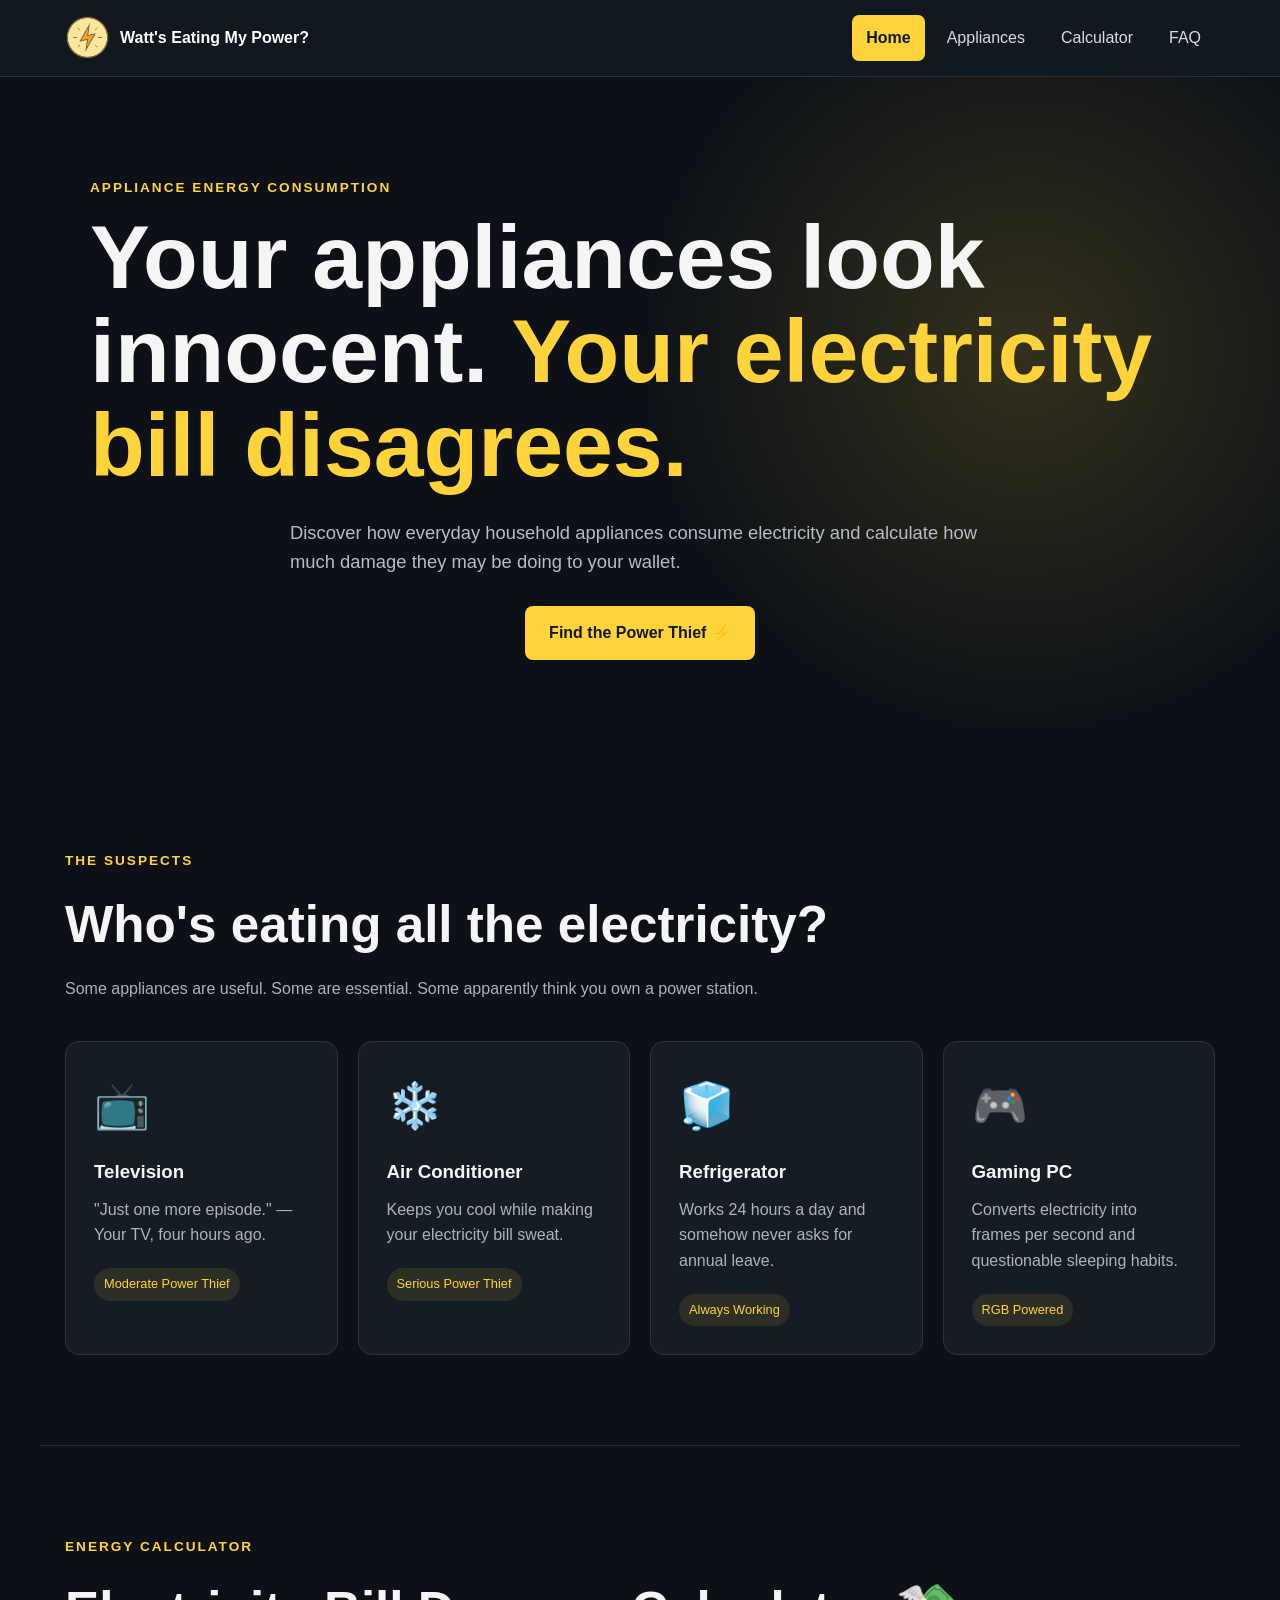
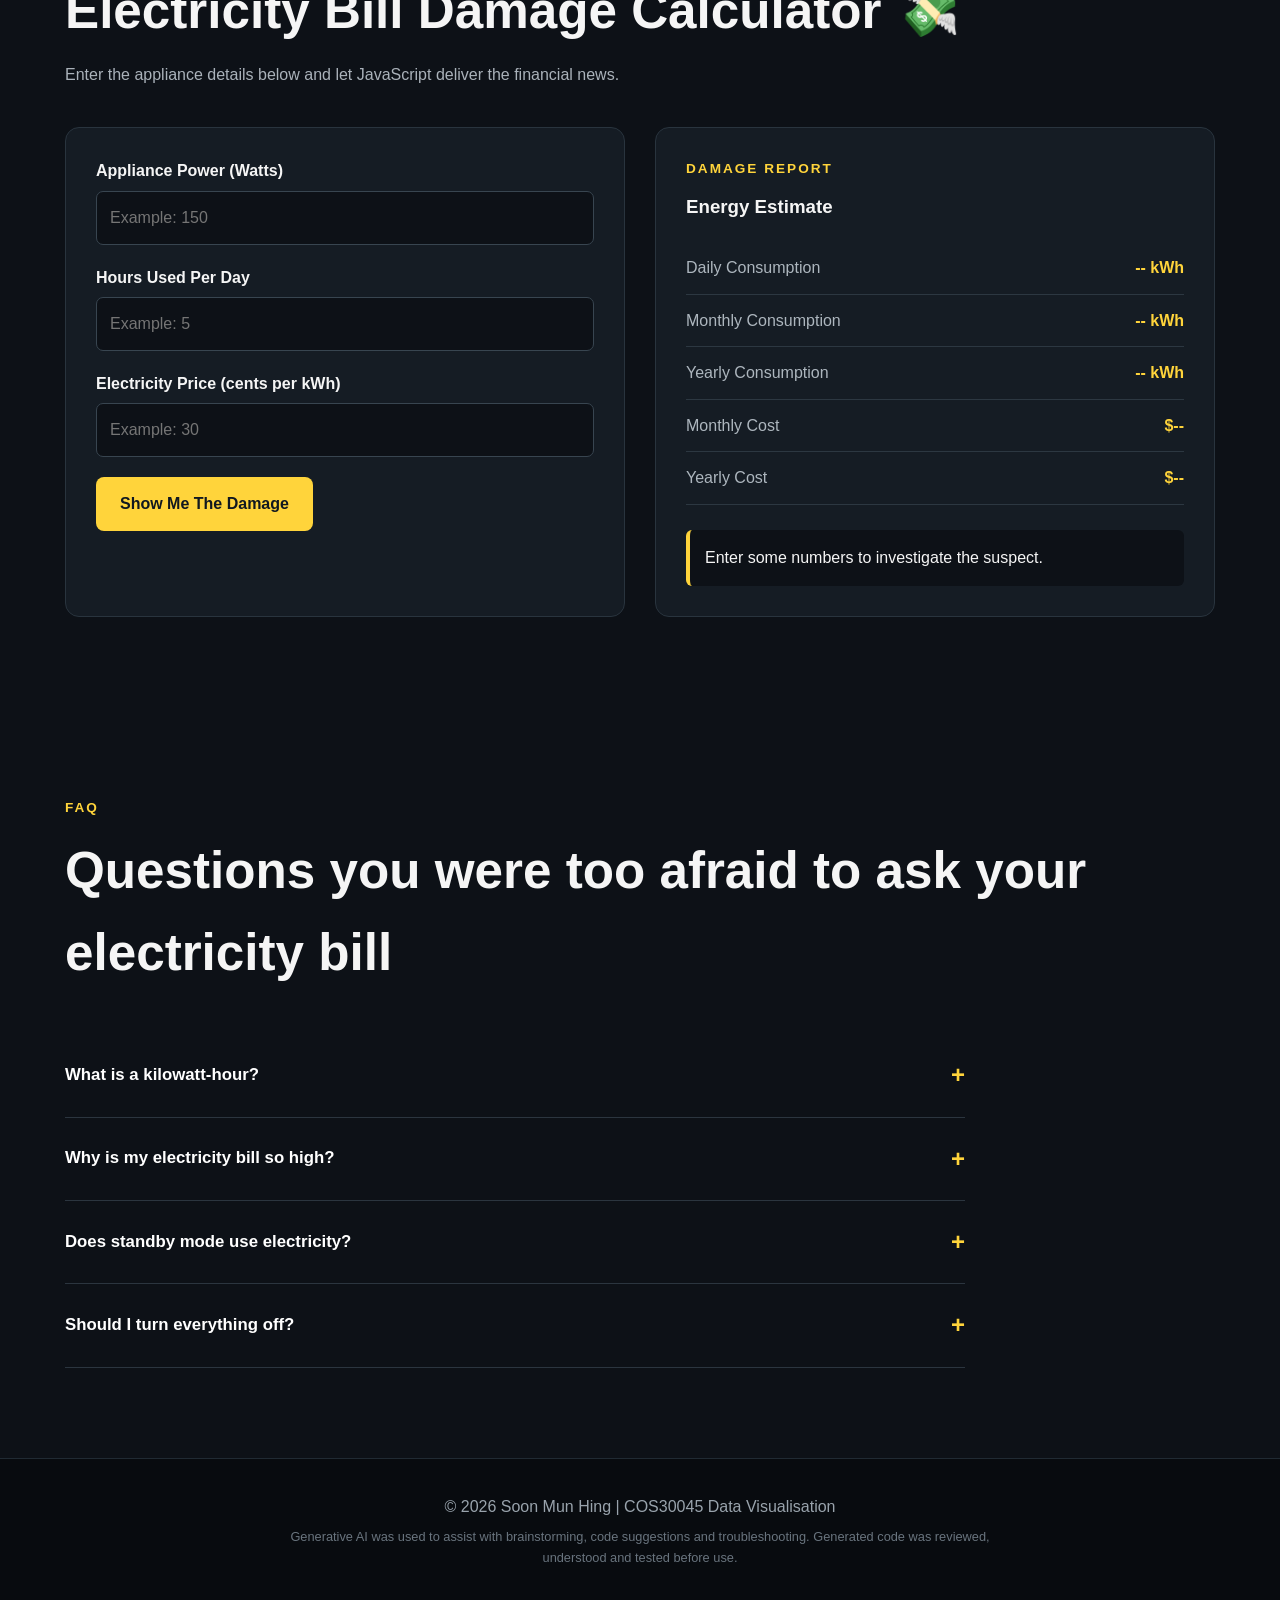
==== Exercise 0.2/energy-webpage-v1/index.html @ d0697064 "Create basic energy webpage HTML structure" ====
<!DOCTYPE html>
<html lang="en">

<head>
    <meta charset="UTF-8">
    <meta name="viewport" content="width=device-width, initial-scale=1.0">

    <title>Watt's Eating My Power?</title>

    <!-- External CSS -->
    <link rel="stylesheet" href="css/styles.css">
</head>

<body>

    <!-- ============================= -->
    <!-- Navigation -->
    <!-- ============================= -->

    <header>
        <nav class="navbar">

            <a href="index.html" class="logo-container">
                <img
                    src="images/PowerIcon.png"
                    alt="Power logo"
                    class="logo"
                >

                <span>Watt's Eating My Power?</span>
            </a>

            <ul class="nav-links">
                <li><a href="#home" class="active">Home</a></li>
                <li><a href="#appliances">Appliances</a></li>
                <li><a href="#calculator">Calculator</a></li>
                <li><a href="#faq">FAQ</a></li>
            </ul>

        </nav>
    </header>


    <main>

        <!-- ============================= -->
        <!-- Hero -->
        <!-- ============================= -->

        <section class="hero" id="home">

            <p class="eyebrow">
                APPLIANCE ENERGY CONSUMPTION
            </p>

            <h1>
                Your appliances look innocent.
                <span>Your electricity bill disagrees.</span>
            </h1>

            <p class="hero-description">
                Discover how everyday household appliances consume
                electricity and calculate how much damage they may
                be doing to your wallet.
            </p>

            <a href="#calculator" class="main-button">
                Find the Power Thief ⚡
            </a>

        </section>


        <!-- ============================= -->
        <!-- Appliance Cards -->
        <!-- ============================= -->

        <section class="section" id="appliances">

            <div class="section-title">

                <p class="eyebrow">
                    THE SUSPECTS
                </p>

                <h2>
                    Who's eating all the electricity?
                </h2>

                <p>
                    Some appliances are useful.
                    Some are essential.
                    Some apparently think you own a power station.
                </p>

            </div>


            <div class="appliance-grid">

                <article class="appliance-card">

                    <div class="icon">📺</div>

                    <h3>Television</h3>

                    <p>
                        "Just one more episode."
                        — Your TV, four hours ago.
                    </p>

                    <span class="tag">
                        Moderate Power Thief
                    </span>

                </article>


                <article class="appliance-card">

                    <div class="icon">❄️</div>

                    <h3>Air Conditioner</h3>

                    <p>
                        Keeps you cool while making your electricity
                        bill sweat.
                    </p>

                    <span class="tag">
                        Serious Power Thief
                    </span>

                </article>


                <article class="appliance-card">

                    <div class="icon">🧊</div>

                    <h3>Refrigerator</h3>

                    <p>
                        Works 24 hours a day and somehow never asks
                        for annual leave.
                    </p>

                    <span class="tag">
                        Always Working
                    </span>

                </article>


                <article class="appliance-card">

                    <div class="icon">🎮</div>

                    <h3>Gaming PC</h3>

                    <p>
                        Converts electricity into frames per second
                        and questionable sleeping habits.
                    </p>

                    <span class="tag">
                        RGB Powered
                    </span>

                </article>

            </div>

        </section>


        <!-- ============================= -->
        <!-- Energy Calculator -->
        <!-- ============================= -->

        <section class="section calculator-section" id="calculator">

            <div class="section-title">

                <p class="eyebrow">
                    ENERGY CALCULATOR
                </p>

                <h2>
                    Electricity Bill Damage Calculator 💸
                </h2>

                <p>
                    Enter the appliance details below and let JavaScript
                    deliver the financial news.
                </p>

            </div>


            <div class="calculator-container">

                <form id="energyForm">

                    <div class="form-group">

                        <label for="power">
                            Appliance Power (Watts)
                        </label>

                        <input
                            type="number"
                            id="power"
                            placeholder="Example: 150"
                            min="0"
                            step="any"
                        >

                    </div>


                    <div class="form-group">

                        <label for="hours">
                            Hours Used Per Day
                        </label>

                        <input
                            type="number"
                            id="hours"
                            placeholder="Example: 5"
                            min="0"
                            max="24"
                            step="any"
                        >

                    </div>


                    <div class="form-group">

                        <label for="price">
                            Electricity Price (cents per kWh)
                        </label>

                        <input
                            type="number"
                            id="price"
                            placeholder="Example: 30"
                            min="0"
                            step="any"
                        >

                    </div>


                    <button type="submit" class="main-button">
                        Show Me The Damage
                    </button>


                    <p id="errorMessage" class="error-message"></p>

                </form>


                <div class="results">

                    <p class="eyebrow">
                        DAMAGE REPORT
                    </p>

                    <h3>Energy Estimate</h3>


                    <div class="result-row">
                        <span>Daily Consumption</span>
                        <strong id="dailyEnergy">-- kWh</strong>
                    </div>


                    <div class="result-row">
                        <span>Monthly Consumption</span>
                        <strong id="monthlyEnergy">-- kWh</strong>
                    </div>


                    <div class="result-row">
                        <span>Yearly Consumption</span>
                        <strong id="yearlyEnergy">-- kWh</strong>
                    </div>


                    <div class="result-row">
                        <span>Monthly Cost</span>
                        <strong id="monthlyCost">$--</strong>
                    </div>


                    <div class="result-row">
                        <span>Yearly Cost</span>
                        <strong id="yearlyCost">$--</strong>
                    </div>


                    <p id="damageMessage" class="damage-message">
                        Enter some numbers to investigate the suspect.
                    </p>

                </div>

            </div>

        </section>


        <!-- ============================= -->
        <!-- FAQ -->
        <!-- ============================= -->

        <section class="section" id="faq">

            <div class="section-title">

                <p class="eyebrow">
                    FAQ
                </p>

                <h2>
                    Questions you were too afraid to ask your electricity bill
                </h2>

            </div>


            <div class="faq-container">

                <div class="faq-item">

                    <button class="faq-question">

                        What is a kilowatt-hour?

                        <span>+</span>

                    </button>

                    <div class="faq-answer">

                        <p>
                            A kilowatt-hour (kWh) is a unit used to measure
                            electrical energy. Using a 1,000 watt appliance
                            for one hour consumes approximately 1 kWh.
                        </p>

                    </div>

                </div>


                <div class="faq-item">

                    <button class="faq-question">

                        Why is my electricity bill so high?

                        <span>+</span>

                    </button>

                    <div class="faq-answer">

                        <p>
                            High-powered appliances, longer usage times and
                            electricity prices can all increase your overall
                            electricity cost.
                        </p>

                    </div>

                </div>


                <div class="faq-item">

                    <button class="faq-question">

                        Does standby mode use electricity?

                        <span>+</span>

                    </button>

                    <div class="faq-answer">

                        <p>
                            Yes. Many appliances still consume a small amount
                            of electricity while in standby mode. Your TV is
                            basically sleeping with one eye open.
                        </p>

                    </div>

                </div>


                <div class="faq-item">

                    <button class="faq-question">

                        Should I turn everything off?

                        <span>+</span>

                    </button>

                    <div class="faq-answer">

                        <p>
                            Turning off appliances that are not needed can
                            reduce energy consumption. Please leave the
                            refrigerator alone though. Your milk has done
                            nothing wrong.
                        </p>

                    </div>

                </div>

            </div>

        </section>

    </main>


    <!-- ============================= -->
    <!-- Footer -->
    <!-- ============================= -->

    <footer>

        <p>
            © <span id="currentYear"></span>
            Soon Mun Hing | COS30045 Data Visualisation
        </p>

        <p class="ai-text">
            Generative AI was used to assist with brainstorming,
            code suggestions and troubleshooting. Generated code
            was reviewed, understood and tested before use.
        </p>

    </footer>


    <!-- External JavaScript -->
    <script src="js/scripts.js"></script>

</body>

</html>
<!-- Generative AI was used to assist with brainstorming, code suggestions,
explanations and troubleshooting.

AI-generated code and suggestions were reviewed, modified where
necessary and tested -->
---- Exercise 0.2/energy-webpage-v1/css/styles.css ----
/* ============================= */
/* General */
/* ============================= */

* {
    margin: 0;
    padding: 0;
    box-sizing: border-box;
}

html {
    scroll-behavior: smooth;
}

body {
    font-family: Arial, Helvetica, sans-serif;
    background-color: #0d1117;
    color: #f5f5f5;
    line-height: 1.6;
}

a {
    text-decoration: none;
}

button,
input {
    font: inherit;
}


/* ============================= */
/* Navigation */
/* ============================= */

header {
    position: sticky;
    top: 0;
    z-index: 1000;

    background-color: #111820;
    border-bottom: 1px solid #28333d;
}

.navbar {
    max-width: 1200px;
    margin: auto;

    padding: 15px 25px;

    display: flex;
    justify-content: space-between;
    align-items: center;
}

.logo-container {
    display: flex;
    align-items: center;

    gap: 10px;

    color: white;
    font-weight: bold;
}

.logo {
    width: 45px;
    height: 45px;
    object-fit: contain;
}

.nav-links {
    list-style: none;

    display: flex;

    gap: 8px;
}

.nav-links a {
    color: #d7dce1;

    display: block;

    padding: 10px 14px;

    border-radius: 7px;

    transition: 0.3s;
}

.nav-links a:hover {
    background-color: #28333d;
    color: #ffd43b;

    transform: translateY(-2px);
}

.nav-links a.active {
    background-color: #ffd43b;
    color: #111820;

    font-weight: bold;
}


/* ============================= */
/* Hero */
/* ============================= */

.hero {
    min-height: 650px;

    padding: 100px 25px;

    display: flex;
    flex-direction: column;
    justify-content: center;

    background:
        radial-gradient(
            circle at 80% 40%,
            rgba(255, 212, 59, 0.16),
            transparent 35%
        );
}

.hero > * {
    max-width: 1100px;
    width: 100%;
    margin-left: auto;
    margin-right: auto;
}

.eyebrow {
    color: #ffd43b;

    font-size: 0.85rem;
    font-weight: bold;

    letter-spacing: 2px;

    margin-bottom: 12px;
}

.hero h1 {
    font-size: clamp(3rem, 7vw, 5.8rem);

    line-height: 1.05;

    margin-bottom: 25px;
}

.hero h1 span {
    color: #ffd43b;
}

.hero-description {
    max-width: 700px;

    color: #b5bdc5;

    font-size: 1.15rem;

    margin-bottom: 30px;
}


/* ============================= */
/* Buttons */
/* ============================= */

.main-button {
    display: inline-block;

    width: fit-content;

    border: none;

    padding: 14px 24px;

    border-radius: 8px;

    background-color: #ffd43b;
    color: #111820;

    font-weight: bold;

    cursor: pointer;

    transition: 0.3s;
}

.main-button:hover {
    background-color: #ffe066;

    transform: translateY(-3px);
}


/* ============================= */
/* Sections */
/* ============================= */

.section {
    max-width: 1200px;

    margin: auto;

    padding: 90px 25px;
}

.section-title {
    margin-bottom: 40px;
}

.section-title h2 {
    font-size: clamp(2rem, 4vw, 3.2rem);

    margin-bottom: 10px;
}

.section-title > p:last-child {
    color: #aab2ba;

    max-width: 700px;
}


/* ============================= */
/* Appliance Cards */
/* ============================= */

.appliance-grid {
    display: grid;

    grid-template-columns:
        repeat(auto-fit, minmax(230px, 1fr));

    gap: 20px;
}

.appliance-card {
    background-color: #151c24;

    border: 1px solid #29343e;

    border-radius: 14px;

    padding: 28px;

    transition: 0.3s;
}

.appliance-card:hover {
    transform: translateY(-8px);

    border-color: #ffd43b;
}

.icon {
    font-size: 2.8rem;

    margin-bottom: 15px;
}

.appliance-card h3 {
    margin-bottom: 10px;
}

.appliance-card p {
    color: #abb4bc;
}

.tag {
    display: inline-block;

    margin-top: 20px;

    padding: 6px 10px;

    border-radius: 20px;

    background-color: rgba(255, 212, 59, 0.1);

    color: #ffd43b;

    font-size: 0.8rem;
}


/* ============================= */
/* Calculator */
/* ============================= */

.calculator-section {
    border-top: 1px solid #202a33;
}

.calculator-container {
    display: grid;

    grid-template-columns: 1fr 1fr;

    gap: 30px;
}

#energyForm,
.results {
    padding: 30px;

    border-radius: 14px;

    border: 1px solid #29343e;

    background-color: #151c24;
}

.form-group {
    margin-bottom: 20px;
}

.form-group label {
    display: block;

    margin-bottom: 7px;

    font-weight: bold;
}

.form-group input {
    width: 100%;

    padding: 13px;

    border: 1px solid #384550;

    border-radius: 7px;

    background-color: #0d1117;
    color: white;

    outline: none;
}

.form-group input:focus {
    border-color: #ffd43b;
}

.error-message {
    color: #ff6b6b;

    margin-top: 15px;

    min-height: 24px;
}

.results h3 {
    margin-bottom: 20px;
}

.result-row {
    display: flex;

    justify-content: space-between;

    gap: 20px;

    padding: 13px 0;

    border-bottom: 1px solid #2c3741;
}

.result-row span {
    color: #adb6be;
}

.result-row strong {
    color: #ffd43b;
}

.damage-message {
    margin-top: 25px;

    padding: 15px;

    border-left: 4px solid #ffd43b;

    background-color: #0d1117;

    border-radius: 6px;
}


/* ============================= */
/* FAQ */
/* ============================= */

.faq-container {
    max-width: 900px;
}

.faq-item {
    border-bottom: 1px solid #2b353f;
}

.faq-question {
    width: 100%;

    border: none;

    background: none;
    color: white;

    padding: 22px 0;

    display: flex;

    align-items: center;
    justify-content: space-between;

    font-size: 1.05rem;
    font-weight: bold;

    cursor: pointer;

    text-align: left;
}

.faq-question span {
    color: #ffd43b;

    font-size: 1.5rem;

    transition: 0.3s;
}

.faq-answer {
    max-height: 0;

    overflow: hidden;

    transition: max-height 0.3s ease;
}

.faq-answer p {
    color: #aab3bb;

    padding: 0 30px 22px 0;
}

.faq-item.open .faq-answer {
    max-height: 250px;
}

.faq-item.open .faq-question span {
    transform: rotate(45deg);
}


/* ============================= */
/* Footer */
/* ============================= */

footer {
    text-align: center;

    padding: 35px 20px;

    background-color: #080b0f;

    border-top: 1px solid #202a33;

    color: #99a3ac;
}

.ai-text {
    max-width: 700px;

    margin: 8px auto 0;

    font-size: 0.8rem;

    color: #69747e;
}


/* ============================= */
/* Responsive */
/* ============================= */

@media (max-width: 800px) {

    .navbar {
        flex-direction: column;

        gap: 15px;
    }

    .nav-links {
        flex-wrap: wrap;

        justify-content: center;
    }

    .calculator-container {
        grid-template-columns: 1fr;
    }

}


@media (max-width: 500px) {

    .logo-container span {
        display: none;
    }

    .nav-links a {
        padding: 8px;

        font-size: 0.85rem;
    }

    .section {
        padding-top: 65px;
        padding-bottom: 65px;
    }

    .result-row {
        flex-direction: column;

        gap: 2px;
    }

}
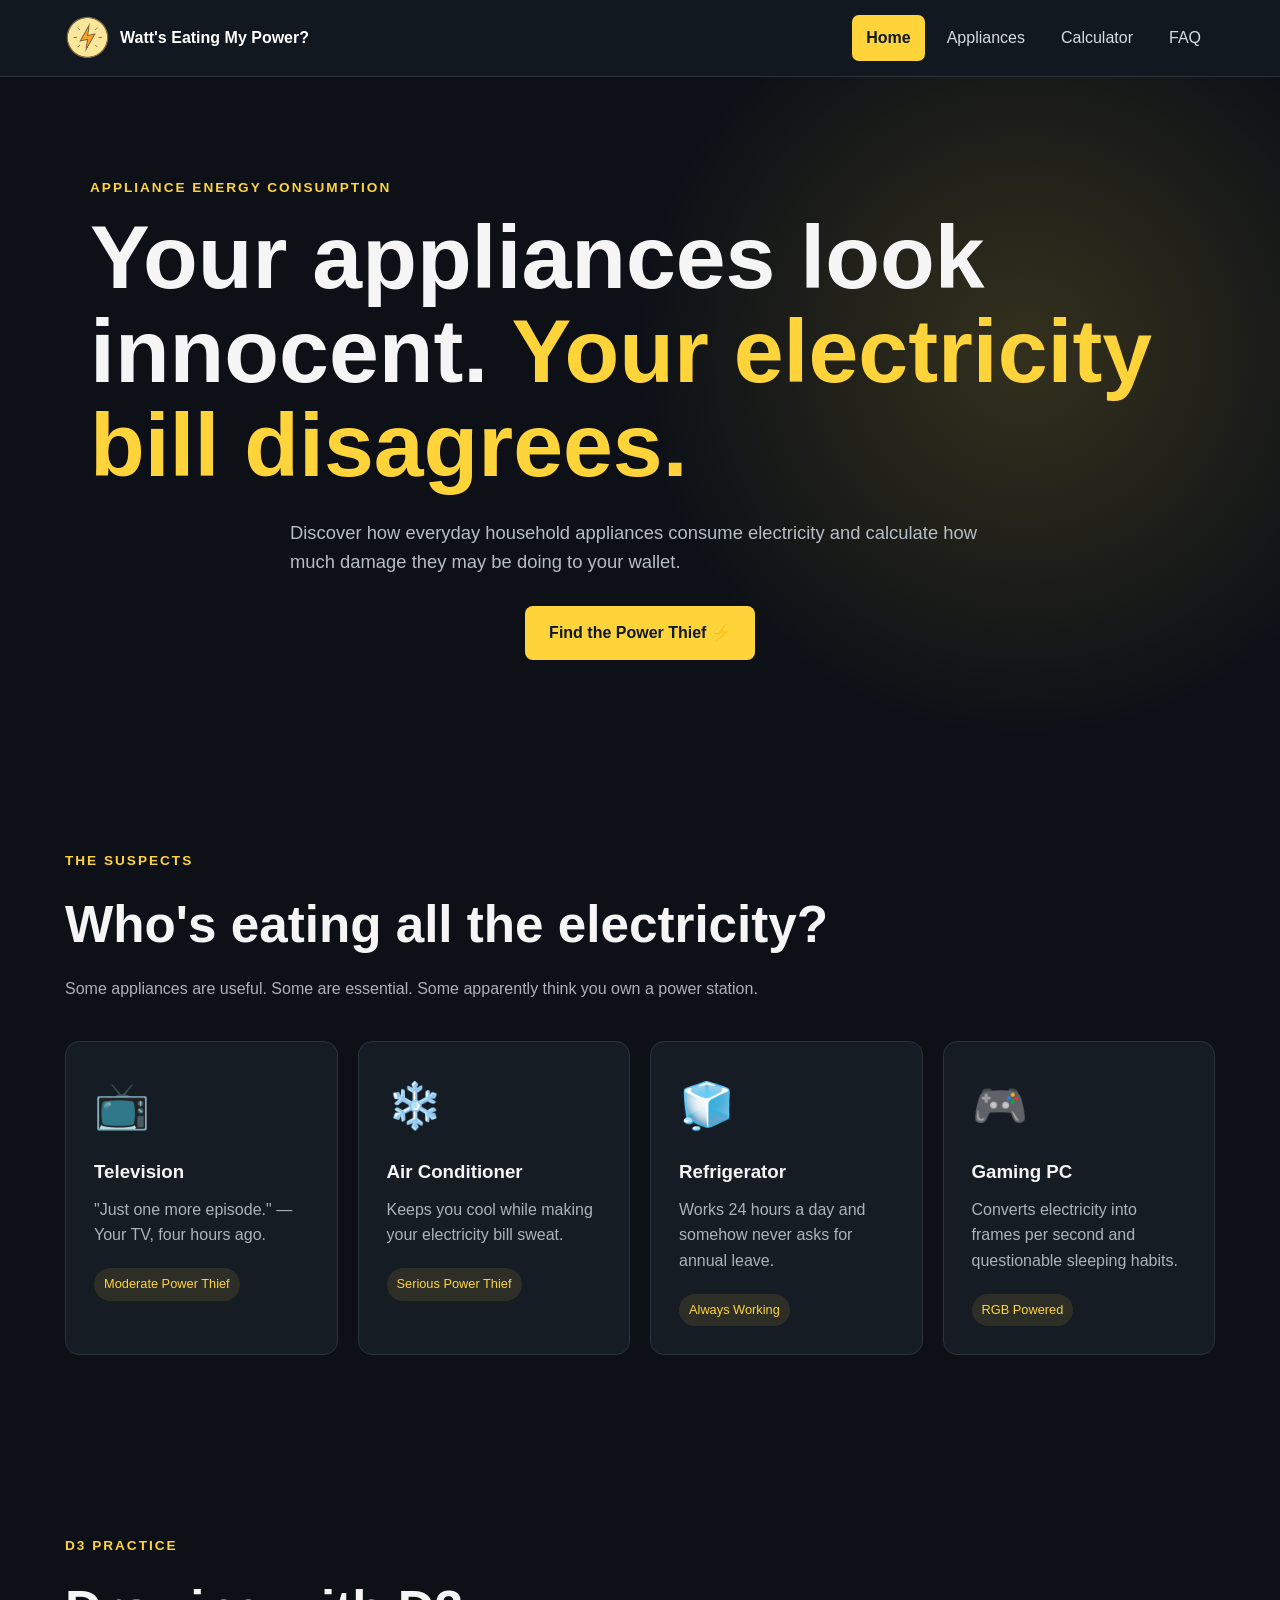
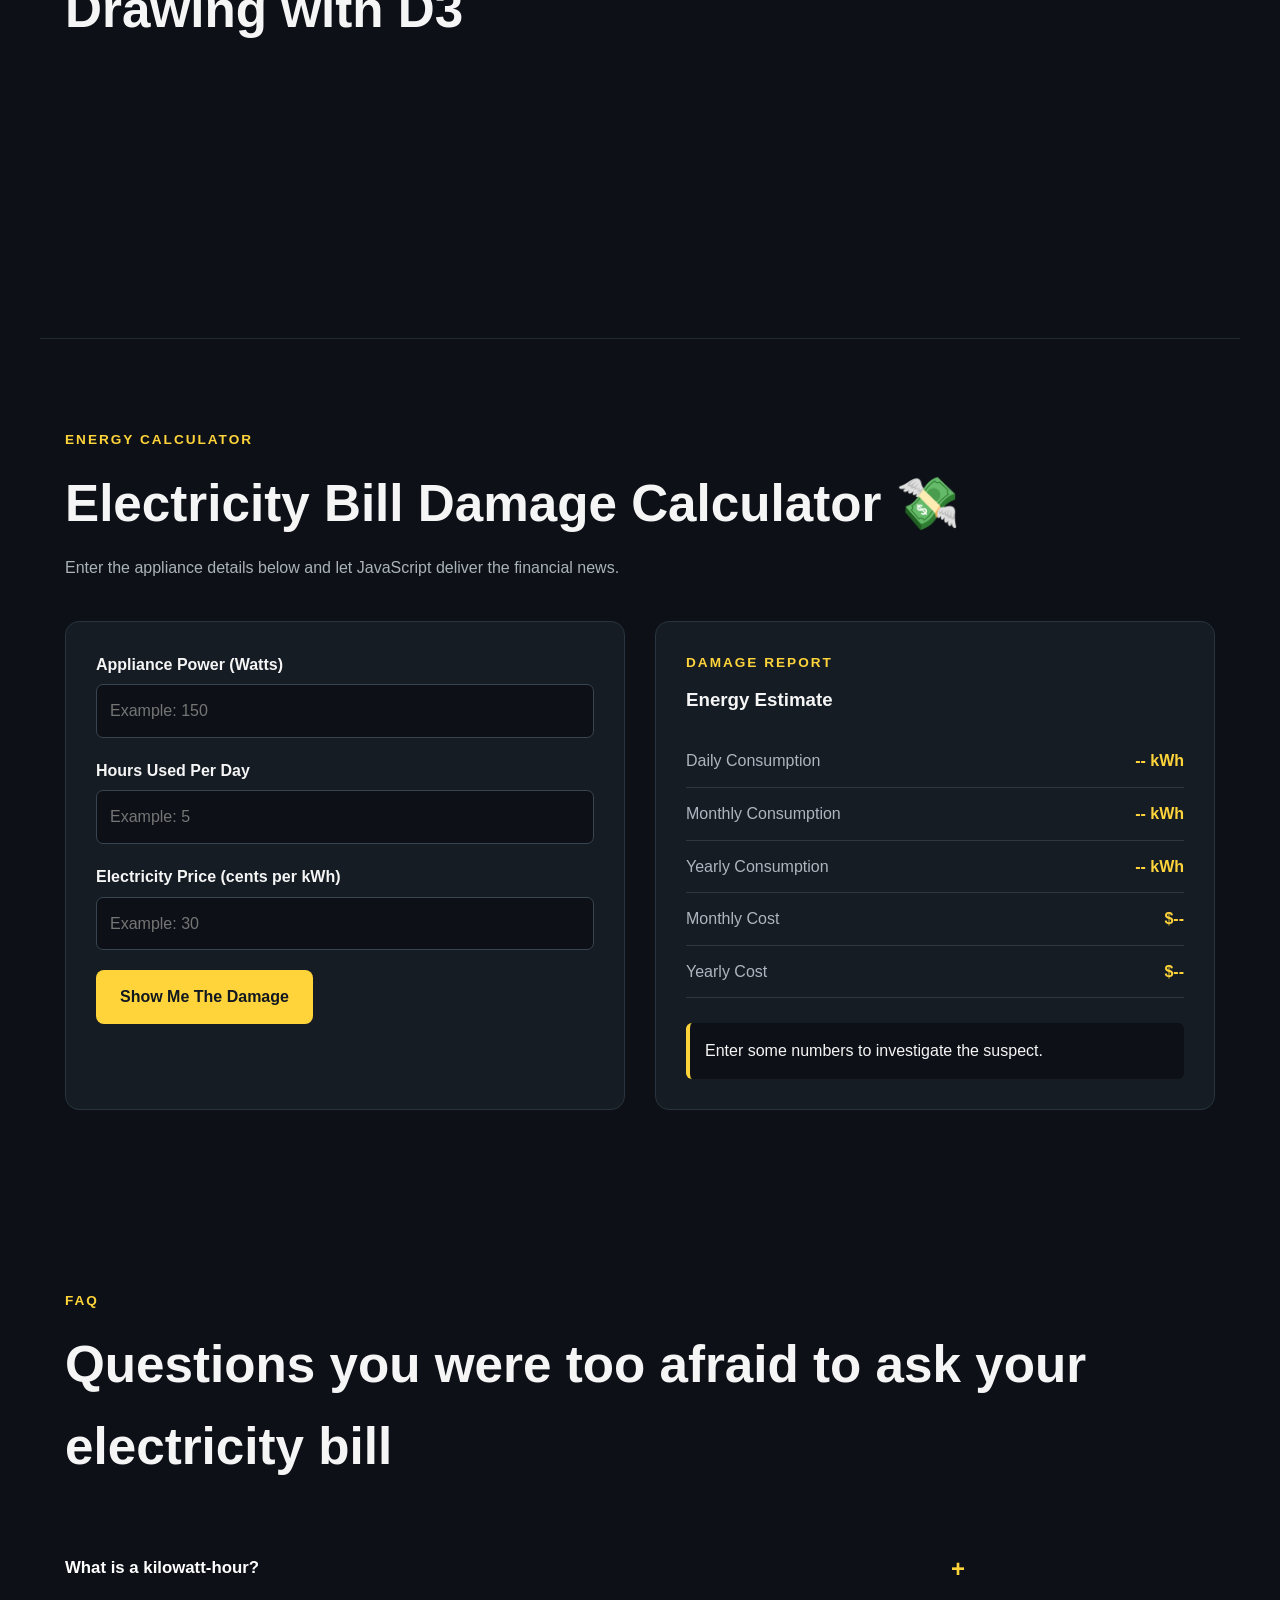
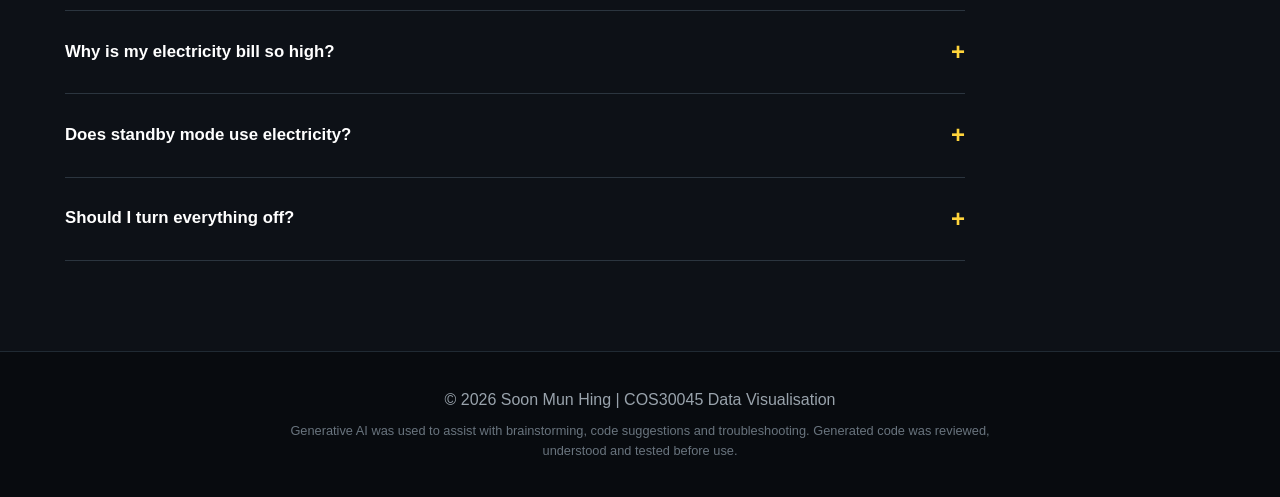
==== commit de383d21: "feat: add D3 practice section with main.js" ====
--- a/Exercise 0.2/energy-webpage-v1/index.html
+++ b/Exercise 0.2/energy-webpage-v1/index.html
@@ -170,6 +170,30 @@
                 </article>
 
             </div>
+
+        </section>
+
+
+        <!-- ============================= -->
+        <!-- D3 Practice (Exercise 4.2) -->
+        <!-- ============================= -->
+
+        <section class="section" id="d3-practice">
+
+            <div class="section-title">
+
+                <p class="eyebrow">
+                    D3 PRACTICE
+                </p>
+
+                <h2>
+                    Drawing with D3
+                </h2>
+
+            </div>
+
+            <!-- Empty SVG: js/main.js uses D3 to add a rectangle here -->
+            <svg width="500" height="150"></svg>
 
         </section>
 
@@ -457,6 +481,10 @@
     <!-- External JavaScript -->
     <script src="js/scripts.js"></script>
 
+    <!-- Exercise 4.2: D3 library, then my D3 code (kept separate from scripts.js) -->
+    <script src="https://d3js.org/d3.v7.min.js"></script>
+    <script src="js/main.js"></script>
+
 </body>
 
 </html>
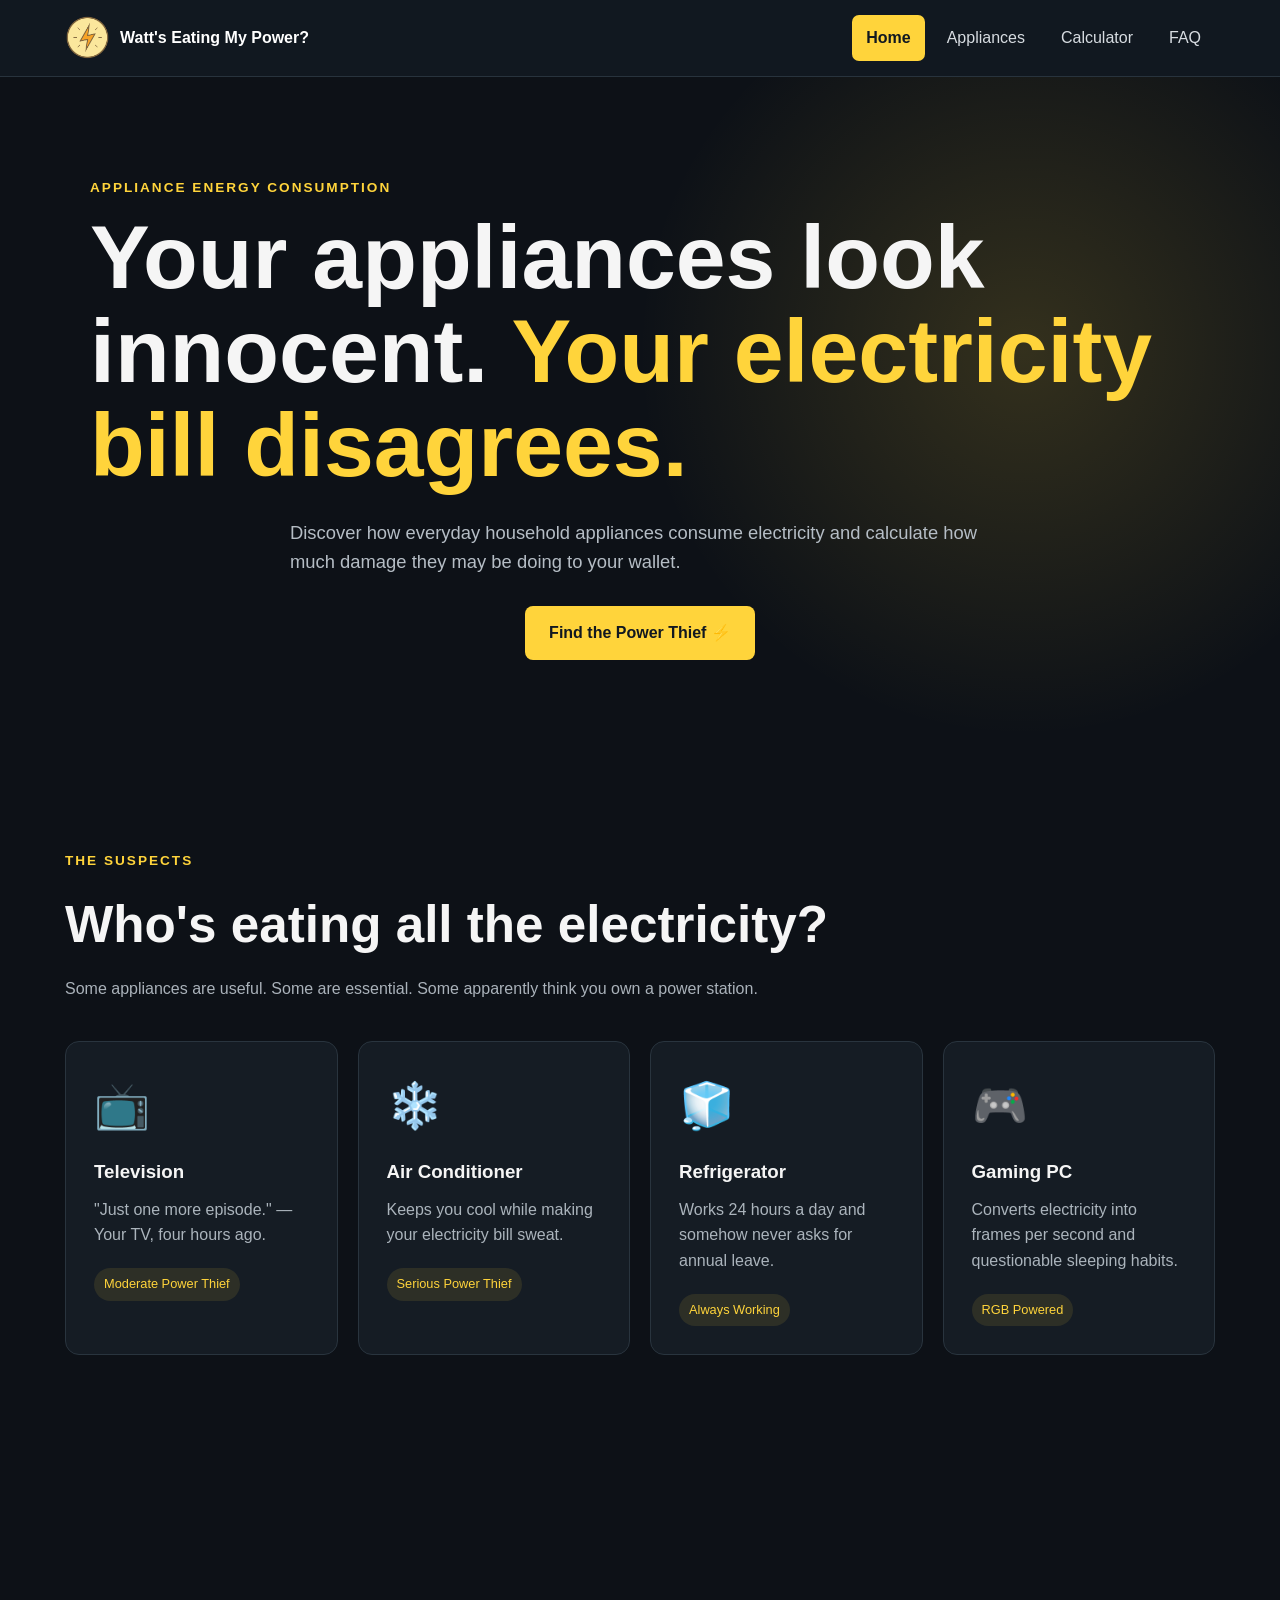
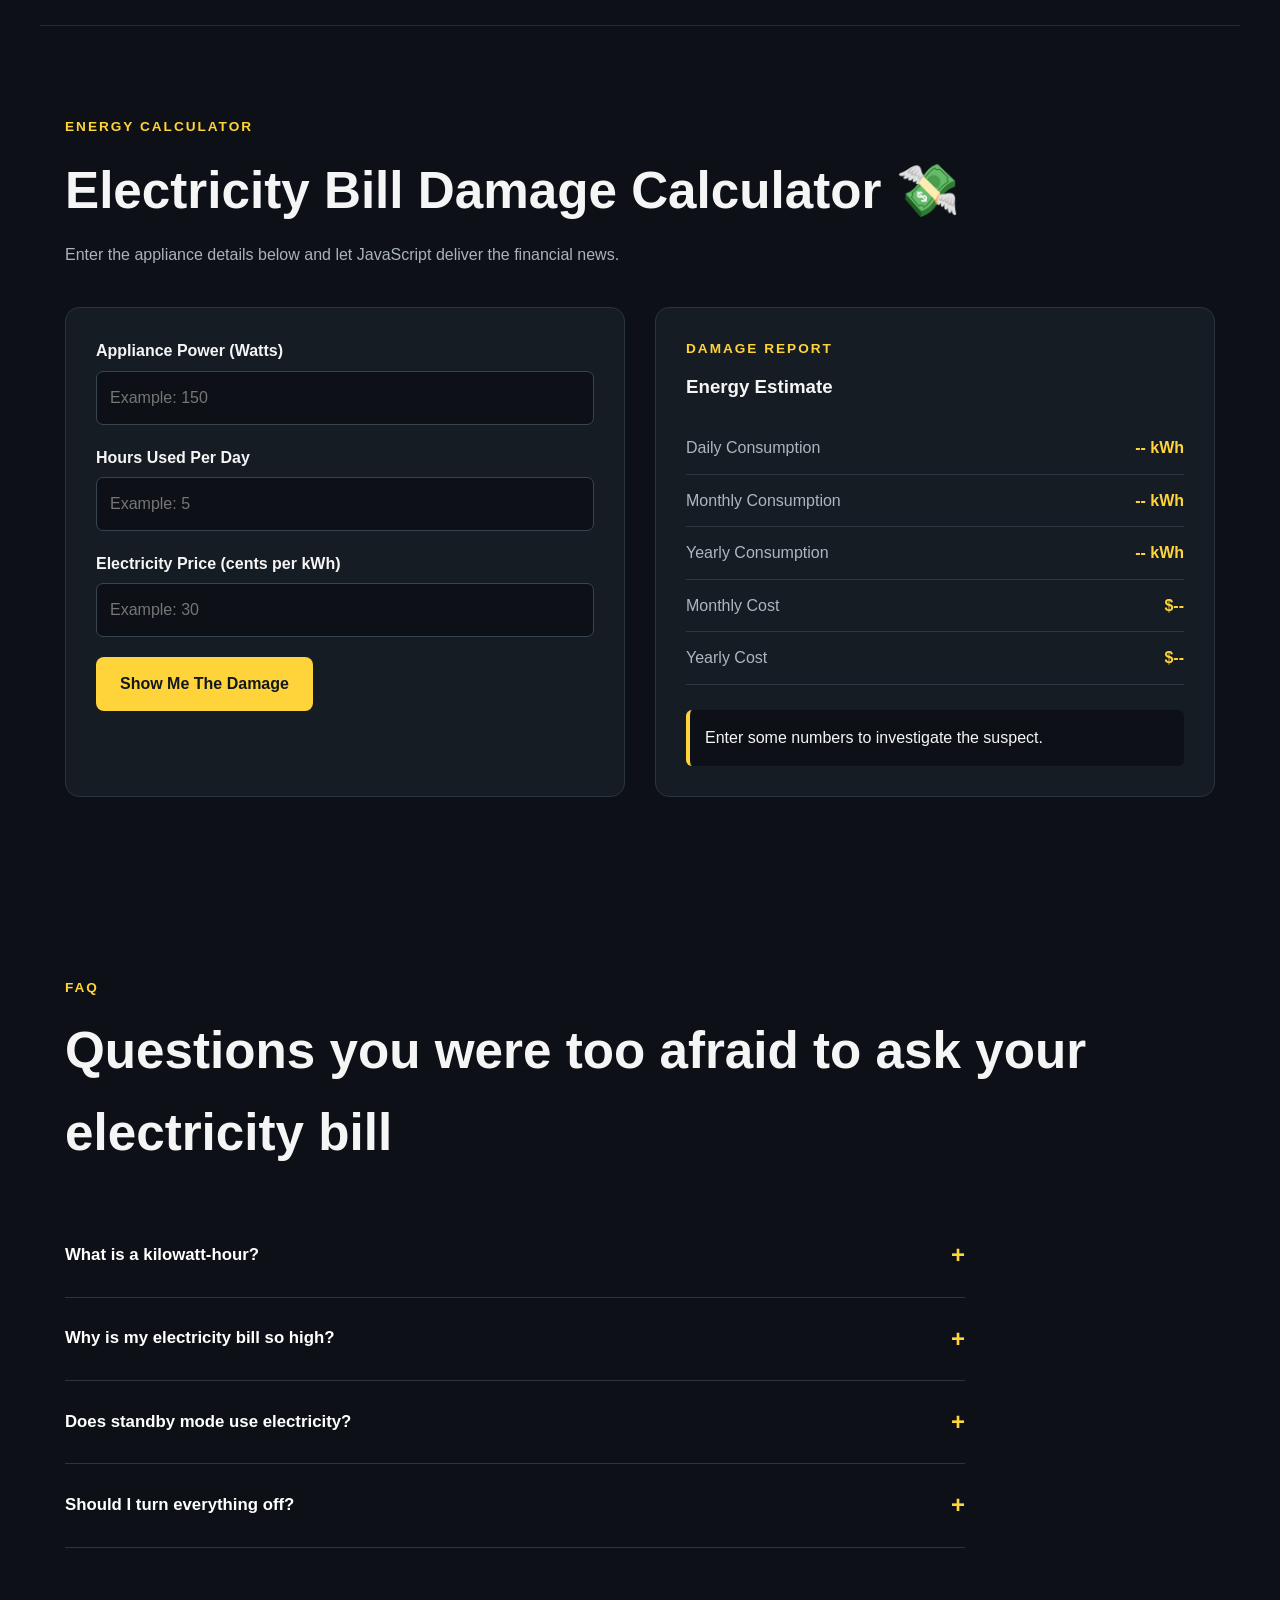
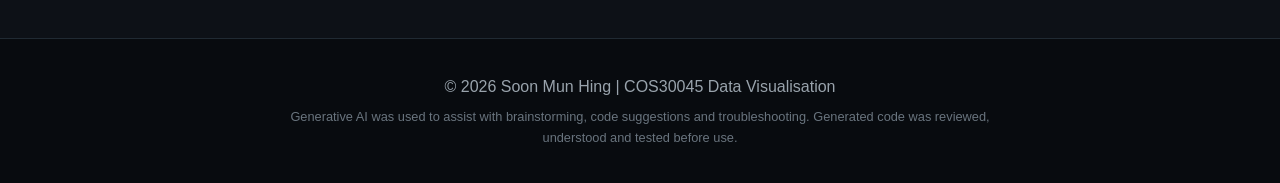
==== commit 7e302c1e: "feat: add responsive SVG container for Exercise 4.3" ====
--- a/Exercise 0.2/energy-webpage-v1/index.html
+++ b/Exercise 0.2/energy-webpage-v1/index.html
@@ -175,25 +175,12 @@
 
 
         <!-- ============================= -->
-        <!-- D3 Practice (Exercise 4.2) -->
-        <!-- ============================= -->
-
-        <section class="section" id="d3-practice">
-
-            <div class="section-title">
-
-                <p class="eyebrow">
-                    D3 PRACTICE
-                </p>
-
-                <h2>
-                    Drawing with D3
-                </h2>
-
-            </div>
-
-            <!-- Empty SVG: js/main.js uses D3 to add a rectangle here -->
-            <svg width="500" height="150"></svg>
+        <!-- Chart (Exercise 4.3) -->
+        <!-- ============================= -->
+
+        <section class="section" id="chart">
+
+            <div class="responsive-svg-container"></div>
 
         </section>
 
@@ -481,7 +468,7 @@
     <!-- External JavaScript -->
     <script src="js/scripts.js"></script>
 
-    <!-- Exercise 4.2: D3 library, then my D3 code (kept separate from scripts.js) -->
+    <!-- D3 library, then my D3 code (kept separate from scripts.js) -->
     <script src="https://d3js.org/d3.v7.min.js"></script>
     <script src="js/main.js"></script>
 
--- a/Exercise 0.2/energy-webpage-v1/css/styles.css
+++ b/Exercise 0.2/energy-webpage-v1/css/styles.css
@@ -533,4 +533,10 @@
         gap: 2px;
     }
 
-}+}
+
+/* Exercise 4.3: responsive SVG container */
+.responsive-svg-container {
+    max-width: 1200px;
+    margin: 0 auto;
+}
